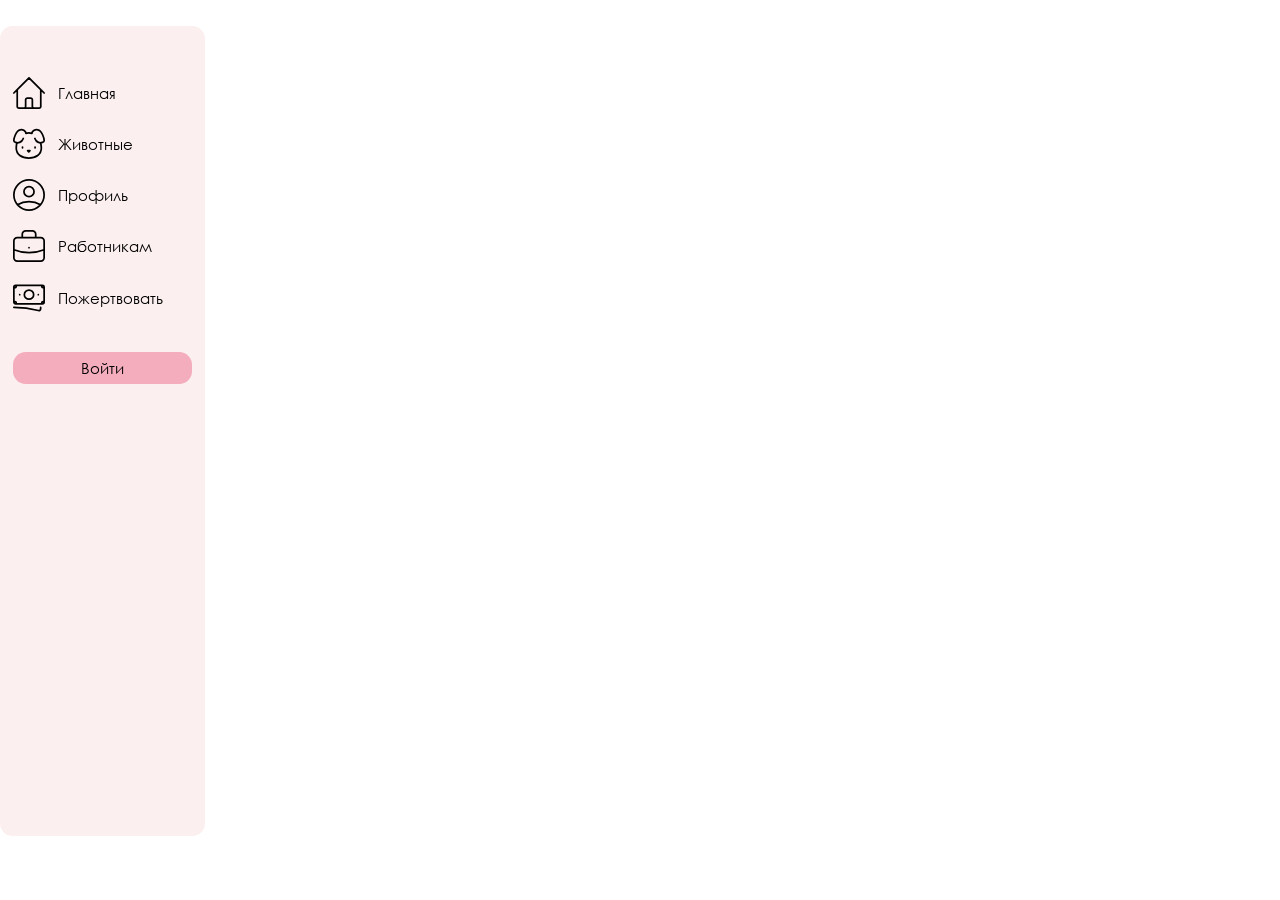
==== all_pets.html @ 500dd40e "initial: files and sidebar" ====
<!DOCTYPE html>
<html lang="en">
<head>
    <meta charset="UTF-8">
    <meta name="viewport" content="width=device-width, initial-scale=1.0">
    <link rel="icon" href="/src/images/promo_logo.png">
    <link rel="stylesheet" href="./src/styles/sidebar.css">
    <title>Буду рядом</title>
</head>
<body>
    <aside class="sidebar">
        <div class="nav-links">
            <div class="nav-link">
                <img src="/src/images/icons/home.svg" alt="">
                <p>Главная</p>
            </div>
            <div class="nav-link">
                <img src="/src/images/icons/pet.svg" alt="">
                <p>Животные</p>
            </div>
            <div class="nav-link">
                <img src="/src/images/icons/user.svg" alt="">
                <p>Профиль</p>
            </div>
            <div class="nav-link">
                <img src="/src/images/icons/worker.svg" alt="">
                <p>Работникам</p>
            </div>
            <div class="nav-link">
                <img src="/src/images/icons/money.svg" alt="">
                <p>Пожертвовать</p>
            </div>
        </div>
        <a href="./login.html" class="my-btn entry-btn">Войти</a>
    </aside>

</body>
</html>
---- src/styles/sidebar.css ----
:root{
    --beige: #FCEFEF;
    --pink: #F4ADBD;
    --light-blue: #5B86CB;
    --dark-blue: #3E5D93;
}
@font-face {
    font-family: 'gochi';
    src: url('../fonts/gochi-hand-cyrillic.otf');
}
@font-face {
    font-family: 'century';
    src: url('../fonts/centurygothic.ttf');
}
*{
    margin: 0;
    padding: 0;
    box-sizing: border-box;
    font-family: 'century';
}
body{
    display: flex;
    justify-content: space-between;
}
html,
body {
  overflow-x: hidden;
  max-width: 100vw;
  font-size: 2vw;
}
.sidebar{
    width: 16vw;
    flex-shrink: 0;
    position: fixed;
    height: 90vh;
    max-height: 90vh;
    z-index: 10;
    background-color: var(--beige);
    padding: 1vw;
    margin-top: 2vw;
    border-radius: 1vw;

    display: flex;
    flex-direction: column;
    gap: 3vw;
}
.content{
    flex: 1;
    padding-left: 18vw;
    z-index: 0;
}

.nav-links{
    display: flex;
    flex-direction: column;
    gap: 1.5vw;
    margin-top: 3vw;
}

.nav-link{
    display: flex;
    align-items: center;
    gap: 1vw;
    font-size: 0.6rem;
}
.nav-link img{
    width: 2.5vw;
    height: 2.5vw;
}
.my-btn{
    background-color: var(--pink);
    border-radius: 1vw;
    font-size: 0.6rem;
    max-width: 20vw;
    display: flex;
    align-items: center;
    justify-content: center;
    height: 2.5vw;
    padding: 0.5vw;
    color: black;
}
.entry-btn{
    text-decoration: none;
}
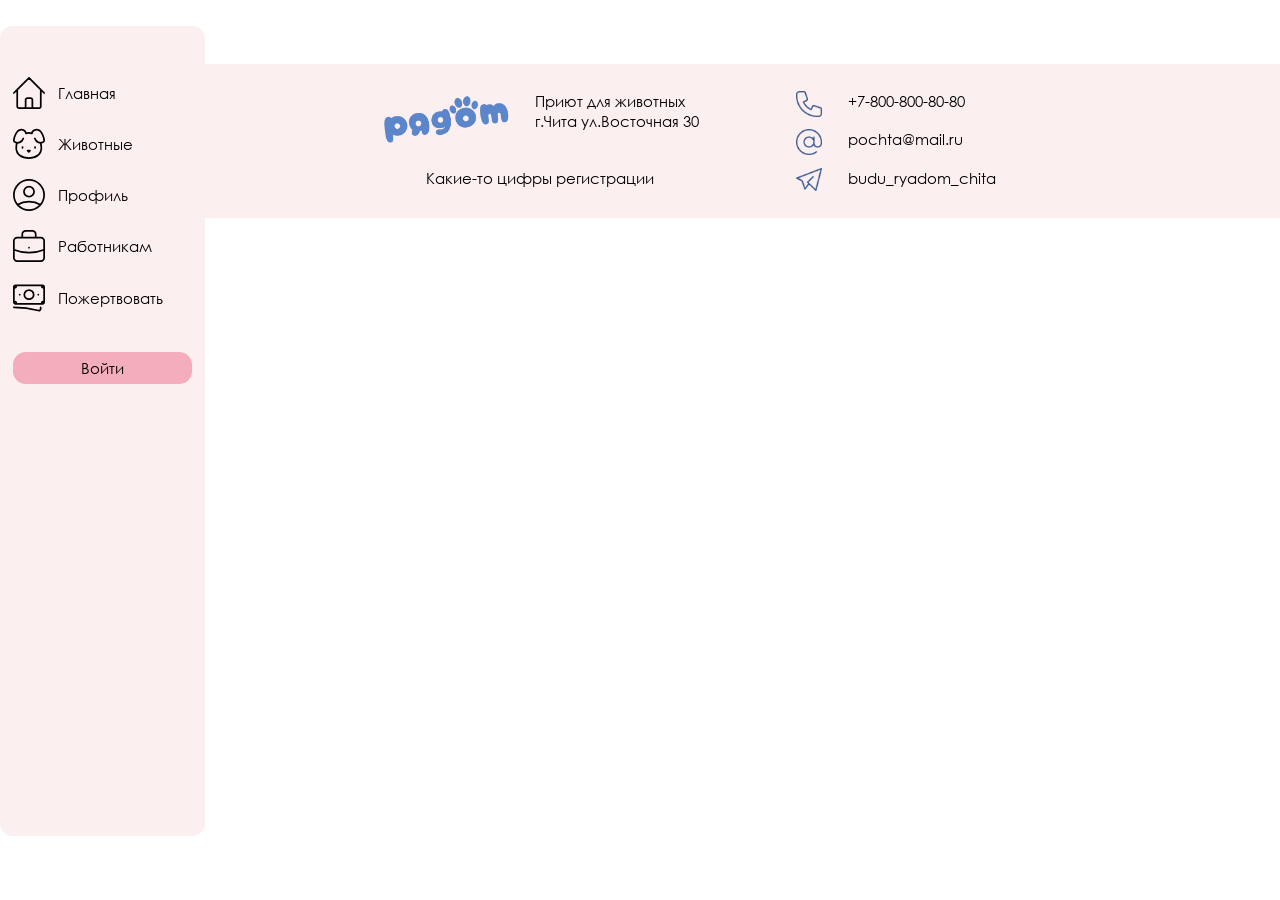
==== commit c3124f67: "главная+шаблоны остальных" ====
--- a/all_pets.html
+++ b/all_pets.html
@@ -3,11 +3,13 @@
 <head>
     <meta charset="UTF-8">
     <meta name="viewport" content="width=device-width, initial-scale=1.0">
+    <link rel="stylesheet" href="./src/styles/styles.css">
     <link rel="icon" href="/src/images/promo_logo.png">
-    <link rel="stylesheet" href="./src/styles/sidebar.css">
+    <link rel="stylesheet" href="./src/styles/main.css">
     <title>Буду рядом</title>
 </head>
 <body>
+    <div class="body">
     <aside class="sidebar">
         <div class="nav-links">
             <div class="nav-link">
@@ -34,5 +36,37 @@
         <a href="./login.html" class="my-btn entry-btn">Войти</a>
     </aside>
 
+    <main class="content">
+ 
+    </main>
+    </div>
+    <footer class="footer">
+        <div class="footer-wrapper">
+            <div class="footer-info">
+                <div class="footer-info-main">
+                    <img src="./src/images/logo.png" class="footer-logo">
+                    <div class="footer-info-data">
+                        <p>Приют для животных</p>
+                        <p>г.Чита ул.Восточная 30</p>
+                    </div>
+                </div>
+                <p>Какие-то цифры регистрации</p>
+            </div>
+            <div class="footer-contacts">
+                <div class="footer-contact">
+                    <img src="./src/images/icons/phone.png" class="contact-icon">
+                    <p>+7-800-800-80-80</p>
+                </div>
+                <div class="footer-contact">
+                    <img src="./src/images/icons/pochta.png" class="contact-icon">
+                    <p>pochta@mail.ru</p>
+                </div>
+                <div class="footer-contact">
+                    <img src="./src/images/icons/telega.png" class="contact-icon">
+                    <p>budu_ryadom_chita</p>
+                </div>
+            </div>
+        </div>
+    </footer>
 </body>
 </html>
--- a/src/styles/styles.css
+++ b/src/styles/styles.css
@@ -0,0 +1,177 @@
+/* ПРОМО БЛОК */
+.promo{
+    display: flex;
+    padding-left: 2vw;
+    padding-right: 3vw;
+}
+/* Часть слева */
+.promo-content{
+    width: 35vw;
+    font-size: 0.7rem;
+}
+.promo-logo{
+    width: 30vw;
+    margin-bottom: 1vw;
+}
+.promo-text{
+    display: flex;
+    align-items: center;
+    gap: 1vw;
+    width: 40vw;
+}
+.paw-img{
+    width: 5vw;
+    height: 5vw;
+}
+
+/* Карточки с данными */
+.promo-data{
+    display: flex;
+    align-items: center;
+    gap: 2vw;
+    width: 100%;
+}
+
+.promo-data-el{
+    background-color: var(--beige);
+    border-radius: 1vw;
+    padding: 0.5vw;
+    display: flex;
+    justify-content: center;
+    align-items: center;
+    flex-direction: column;
+    text-align: center;
+    width: 9vw;
+    max-width: 9vw;
+    height: 6vw;
+
+    margin-top: 2vw;
+}
+
+.promo-data-num{
+    font-family: 'gochi';
+    font-size: 1.2rem;
+    color: var(--dark-blue);
+}
+.promo-data-desc{
+    font-size: 0.5rem;
+    color: var(--dark-blue);
+}
+
+/* Часть справа */
+.promo-poster{
+    display: flex;
+    justify-content: center;
+    width: 40vw;
+}
+
+/* СЕКЦИЯ О НАС */
+.about{
+    display: flex;
+    /* justify-content: space-between; */
+    padding-left: 2vw;
+    gap: 5vw;
+}
+
+.about-content{
+    font-size: 0.7rem;
+    margin-top: 2vw;
+    width: 35vw;
+}
+
+#get-more{
+    margin-top: 2vw;
+    font-family: 'gochi';
+    font-size: 0.8rem;
+    color: var(--dark-blue);
+}
+.slide{
+    width: 35vw;
+    border-radius: 1vw;
+}
+
+/* КАРТОЧКИ С НОВОСТЯМИ */
+.news{
+    padding-left: 2vw;
+    margin-top: 2vw;
+}
+.news-container{
+    display: grid;
+    grid-template-columns: repeat(3, 1fr);
+    row-gap: 1vw;
+}
+.new-card{
+    font-size: 0.5rem;
+    background-color: var(--beige);
+    padding: 1vw;
+    width: 25vw;
+    display: flex;
+    flex-direction: column;
+    gap: 1vw;
+    border-radius: 1vw;
+}
+.new-card h3{
+    color: var(--dark-blue);
+    font-size: 0.7rem;
+}
+.new-card-photos{
+    display: flex;
+    gap: 1vw;
+}
+.new-card-photos img{
+    width: 10vw;
+    border-radius: 0.5vw;
+}
+
+.new-card-date{
+    text-align: right;
+}
+
+/* СЕКЦИЯ НАЙДИ ДРУГА */
+.find{
+    display: flex;
+    align-items: center;
+    gap: 2vw;
+}
+.find-img{
+    width: 30vw;
+}
+.find-content p{
+    font-size: 0.6rem;
+    width: 40vw;
+    margin-bottom: 2vw;
+}
+
+/* СЕКЦИЯ ПОЖЕРТВОВАТЬ */
+.donate{
+   padding-left: 4vw;
+}
+.donate-wrapper{
+    display: flex;
+    gap: 2vw;
+}
+.donate-form{
+    display: flex;
+    flex-direction: column;
+    gap: 2vw;
+    width: 30vw;
+}
+.donate-send{
+    display: flex;
+    flex-direction: column;
+    width: 30vw;
+}
+.donate-banks{
+    display: flex;
+    gap: 1vw;
+    margin-bottom: 2vw;
+}
+.bank{
+    width: 4vw;
+}
+.donate-btn{
+    width: 15vw; 
+}
+.text-input{
+    height: 8vw !important;
+}
--- a/src/styles/main.css
+++ b/src/styles/main.css
@@ -0,0 +1,157 @@
+:root{
+    --beige: #FCEFEF;
+    --pink: #F4ADBD;
+    --light-blue: #5B86CB;
+    --dark-blue: #3E5D93;
+}
+@font-face {
+    font-family: 'gochi';
+    src: url('../fonts/gochi-hand-cyrillic.otf');
+}
+@font-face {
+    font-family: 'century';
+    src: url('../fonts/centurygothic.ttf');
+}
+*{
+    margin: 0;
+    padding: 0;
+    box-sizing: border-box;
+    font-family: 'century';
+}
+.body{
+    display: flex;
+    justify-content: space-between;
+}
+html,
+body {
+  overflow-x: hidden;
+  max-width: 100vw;
+  font-size: 2vw;
+}
+h2{
+    font-family: 'gochi';
+    font-size: 1.5rem;
+    color: var(--dark-blue);
+    margin-bottom: 1vw;
+}
+/* САЙДБАР */
+.sidebar{
+    width: 16vw;
+    flex-shrink: 0;
+    position: fixed;
+    height: 90vh;
+    max-height: 90vh;
+    z-index: 10;
+    background-color: var(--beige);
+    padding: 1vw;
+    margin-top: 2vw;
+    border-radius: 1vw;
+
+    display: flex;
+    flex-direction: column;
+    gap: 3vw;
+}
+.content{
+    flex: 1;
+    padding-left: 18vw;
+    z-index: 0;
+}
+
+.nav-links{
+    display: flex;
+    flex-direction: column;
+    gap: 1.5vw;
+    margin-top: 3vw;
+}
+
+.nav-link{
+    display: flex;
+    align-items: center;
+    gap: 1vw;
+    font-size: 0.6rem;
+}
+.nav-link img{
+    width: 2.5vw;
+    height: 2.5vw;
+}
+
+/* ОБЩИЕ СТИЛИ КНОПОК */
+.my-btn{
+    background-color: var(--pink);
+    border-radius: 1vw;
+    border: none;
+    font-size: 0.6rem;
+    max-width: 20vw;
+    display: flex;
+    align-items: center;
+    justify-content: center;
+    height: 2.5vw;
+    padding: 0.5vw;
+    padding-left: 2vw;
+    padding-right: 2vw;
+    color: black;
+    cursor: pointer;
+}
+.entry-btn{
+    text-decoration: none;
+}
+/* ОБЩИЕ СТИЛИ ПОЛЕЙ */
+.my-input{
+    max-width: 30vw;
+    height: 3vw;
+    border-radius: 1vw;
+    border: none;
+    padding: 1vw;
+    background-color: var(--beige);
+    font-family: 'century';
+    font-size: 0.4rem;
+}
+
+/* ФУТЕР */
+.footer{
+    display: flex;
+    justify-content: center;
+    align-items: center;
+    background-color: var(--beige);
+    height: 12vw;
+    margin-top: 5vw;
+}
+.footer-wrapper{
+    display: flex;
+    justify-content: center;
+    width: 80vw;
+}  
+.footer-info{
+    width: 40vw;
+    display: flex;
+    flex-direction: column;
+    align-items: center;
+    gap: 2vw;
+    font-size: 0.6rem;
+} 
+.footer-info-main{
+    display: flex;
+    gap: 2vw;
+}
+.footer-info-data{
+    display: flex;
+    flex-direction: column;
+}
+.footer-logo{
+    width: 10vw;
+}
+
+/* правая часть */
+.footer-contacts{
+    display: flex;
+    flex-direction: column;
+    gap: 1vw;
+}
+.footer-contact{
+    display: flex;
+    font-size: 0.6rem;
+    gap: 2vw;
+}
+.contact-icon{
+    width: 2vw;
+}
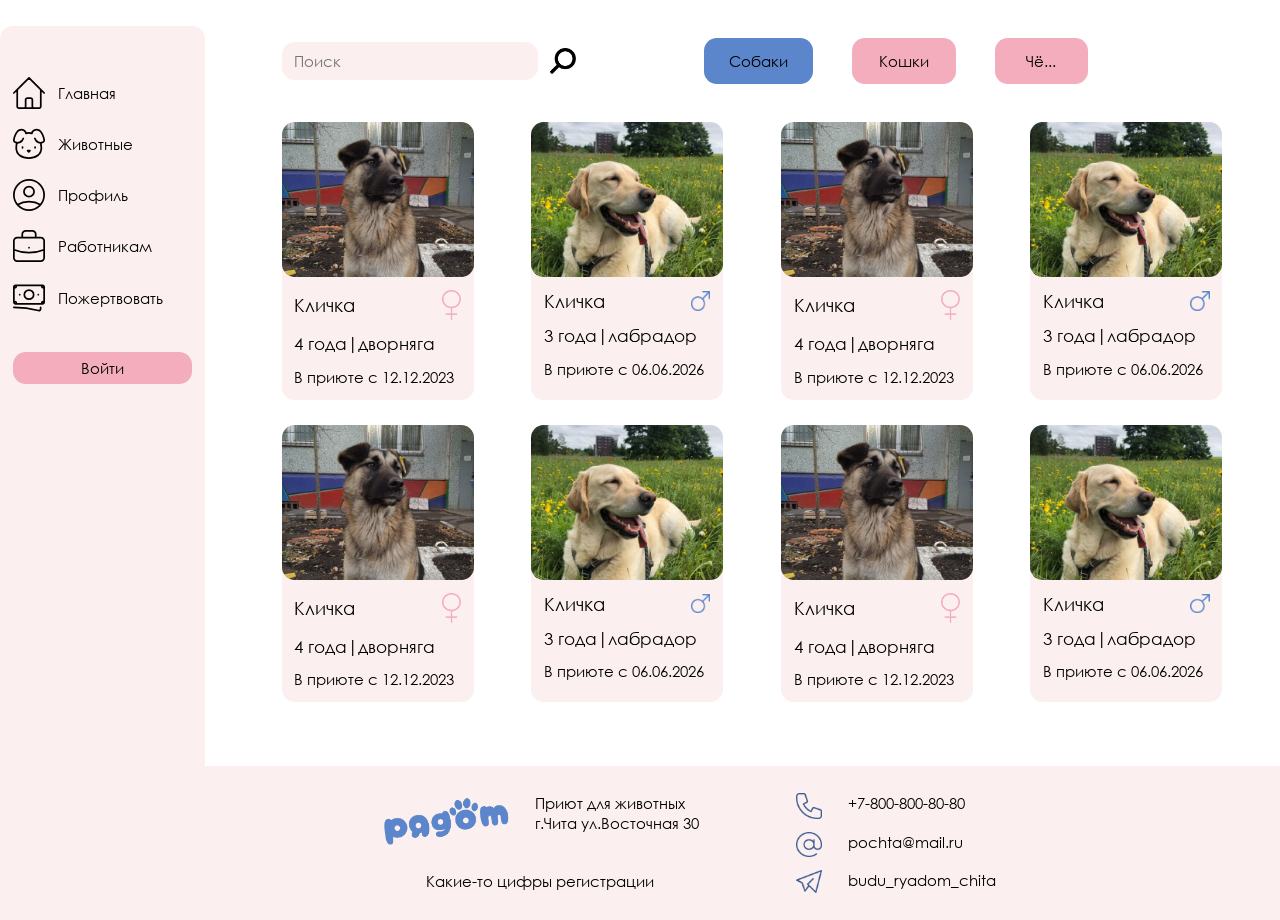
==== commit b1f51986: "все страницы на комп без ничего" ====
--- a/all_pets.html
+++ b/all_pets.html
@@ -3,7 +3,7 @@
 <head>
     <meta charset="UTF-8">
     <meta name="viewport" content="width=device-width, initial-scale=1.0">
-    <link rel="stylesheet" href="./src/styles/styles.css">
+    <link rel="stylesheet" href="./src/styles/pets.css">
     <link rel="icon" href="/src/images/promo_logo.png">
     <link rel="stylesheet" href="./src/styles/main.css">
     <title>Буду рядом</title>
@@ -37,9 +37,112 @@
     </aside>
 
     <main class="content">
- 
+        <section class="search-line">
+            <div class="search-input">
+                <input type="search" placeholder="Поиск" class="my-input">
+                <img class="search-btn" src="./src/images/icons/search.png">
+            </div>
+            <div class="filters">
+                <div class="filter active">Собаки</div>
+                <div class="filter">Кошки</div>
+                <div class="filter">Чё...</div>
+            </div>
+        </section>
+
+        <section class="pets-cards">
+            <div class="pet-card">
+                <img src="./src/images/photos/card1.png" class="card-img">
+                <div class="card-content">
+                    <div class="card-name-gender">
+                        <p>Кличка</p>
+                        <img class="gender-icon" src="./src/images/icons/female.png">
+                    </div>
+                    <div class="card-pet-info">4 года|дворняга</div>
+                    <div class="card-date">В приюте с 12.12.2023</div>
+                </div>
+            </div>
+            <div class="pet-card">
+                <img src="./src/images/photos/card2.png" class="card-img">
+                <div class="card-content">
+                    <div class="card-name-gender">
+                        <p>Кличка</p>
+                        <img class="gender-icon" src="./src/images/icons/male.png">
+                    </div>
+                    <div class="card-pet-info">3 года|лабрадор</div>
+                    <div class="card-date">В приюте с 06.06.2026</div>
+                </div>
+            </div>
+            <div class="pet-card">
+                <img src="./src/images/photos/card1.png" class="card-img">
+                <div class="card-content">
+                    <div class="card-name-gender">
+                        <p>Кличка</p>
+                        <img class="gender-icon" src="./src/images/icons/female.png">
+                    </div>
+                    <div class="card-pet-info">4 года|дворняга</div>
+                    <div class="card-date">В приюте с 12.12.2023</div>
+                </div>
+            </div>
+            <div class="pet-card">
+                <img src="./src/images/photos/card2.png" class="card-img">
+                <div class="card-content">
+                    <div class="card-name-gender">
+                        <p>Кличка</p>
+                        <img class="gender-icon" src="./src/images/icons/male.png">
+                    </div>
+                    <div class="card-pet-info">3 года|лабрадор</div>
+                    <div class="card-date">В приюте с 06.06.2026</div>
+                </div>
+            </div>
+            <div class="pet-card">
+                <img src="./src/images/photos/card1.png" class="card-img">
+                <div class="card-content">
+                    <div class="card-name-gender">
+                        <p>Кличка</p>
+                        <img class="gender-icon" src="./src/images/icons/female.png">
+                    </div>
+                    <div class="card-pet-info">4 года|дворняга</div>
+                    <div class="card-date">В приюте с 12.12.2023</div>
+                </div>
+            </div>
+            <div class="pet-card">
+                <img src="./src/images/photos/card2.png" class="card-img">
+                <div class="card-content">
+                    <div class="card-name-gender">
+                        <p>Кличка</p>
+                        <img class="gender-icon" src="./src/images/icons/male.png">
+                    </div>
+                    <div class="card-pet-info">3 года|лабрадор</div>
+                    <div class="card-date">В приюте с 06.06.2026</div>
+                </div>
+            </div>
+            <div class="pet-card">
+                <img src="./src/images/photos/card1.png" class="card-img">
+                <div class="card-content">
+                    <div class="card-name-gender">
+                        <p>Кличка</p>
+                        <img class="gender-icon" src="./src/images/icons/female.png">
+                    </div>
+                    <div class="card-pet-info">4 года|дворняга</div>
+                    <div class="card-date">В приюте с 12.12.2023</div>
+                </div>
+            </div>
+            <div class="pet-card">
+                <img src="./src/images/photos/card2.png" class="card-img">
+                <div class="card-content">
+                    <div class="card-name-gender">
+                        <p>Кличка</p>
+                        <img class="gender-icon" src="./src/images/icons/male.png">
+                    </div>
+                    <div class="card-pet-info">3 года|лабрадор</div>
+                    <div class="card-date">В приюте с 06.06.2026</div>
+                </div>
+            </div>
+
+        </section>
     </main>
     </div>
+
     <footer class="footer">
         <div class="footer-wrapper">
             <div class="footer-info">
--- a/src/styles/pets.css
+++ b/src/styles/pets.css
@@ -0,0 +1,93 @@
+.search-line{
+    display: flex;
+    align-items: center;
+    justify-content: space-between;
+    gap: 10vw;
+    width: 10vw;
+    margin-top: 3vw;
+    padding-left: 4vw;
+}
+
+.search-input{
+    display: flex;
+    align-items: center;
+    width: 40vw;
+    gap: 1vw;
+}
+.search-input input{
+    width: 20vw;
+    font-size: 0.6rem;
+}
+.search-btn{
+    width: 2vw;
+    height: 2vw;
+}
+
+.filters{
+    display: flex;
+    width: 30vw;
+    justify-content: space-between;
+    gap: 3vw;
+}
+.filter{
+    display: flex;
+    justify-content: center;
+    align-items: center;
+    font-size: 0.6rem;
+    min-width: 6vw;
+    max-width: 10vw;
+    background-color: var(--pink);
+    padding: 1vw 3vw 1vw 3vw;
+    border-radius: 1vw;
+    cursor: pointer;
+}
+.filter.active{
+    background-color: var(--light-blue);
+}
+
+/* сетка карточек */
+.pets-cards{
+    display: grid;
+    grid-template-columns: repeat(4, 1fr);
+    margin-top: 3vw;
+    padding-left: 4vw; 
+    row-gap: 2vw; 
+}
+
+/* карточка */
+.pet-card{
+    display: flex;
+    flex-direction: column;
+    border-radius: 1vw;
+    background-color: var(--beige);
+    width: 15vw; 
+    cursor: pointer;    
+}
+.card-content{
+    display: flex;
+    flex-direction: column;
+    gap: 1vw;
+    padding-left: 1vw;
+    padding: 1vw;
+}
+.card-img{
+    width: 15vw;
+    border-radius: 1vw;
+}
+.card-name-gender{
+    display: flex;
+    justify-content: space-between;
+    align-items: center;
+    font-size: 0.7rem;     
+}
+.gender-icon {
+    width: 1.5vw;
+    height: auto;
+}
+
+.card-pet-info{
+    font-size: 0.65rem;
+}
+.card-date{
+    font-size: 0.6rem;
+}
--- a/src/styles/main.css
+++ b/src/styles/main.css
@@ -105,6 +105,7 @@
     background-color: var(--beige);
     font-family: 'century';
     font-size: 0.4rem;
+    color: black;
 }
 
 /* ФУТЕР */
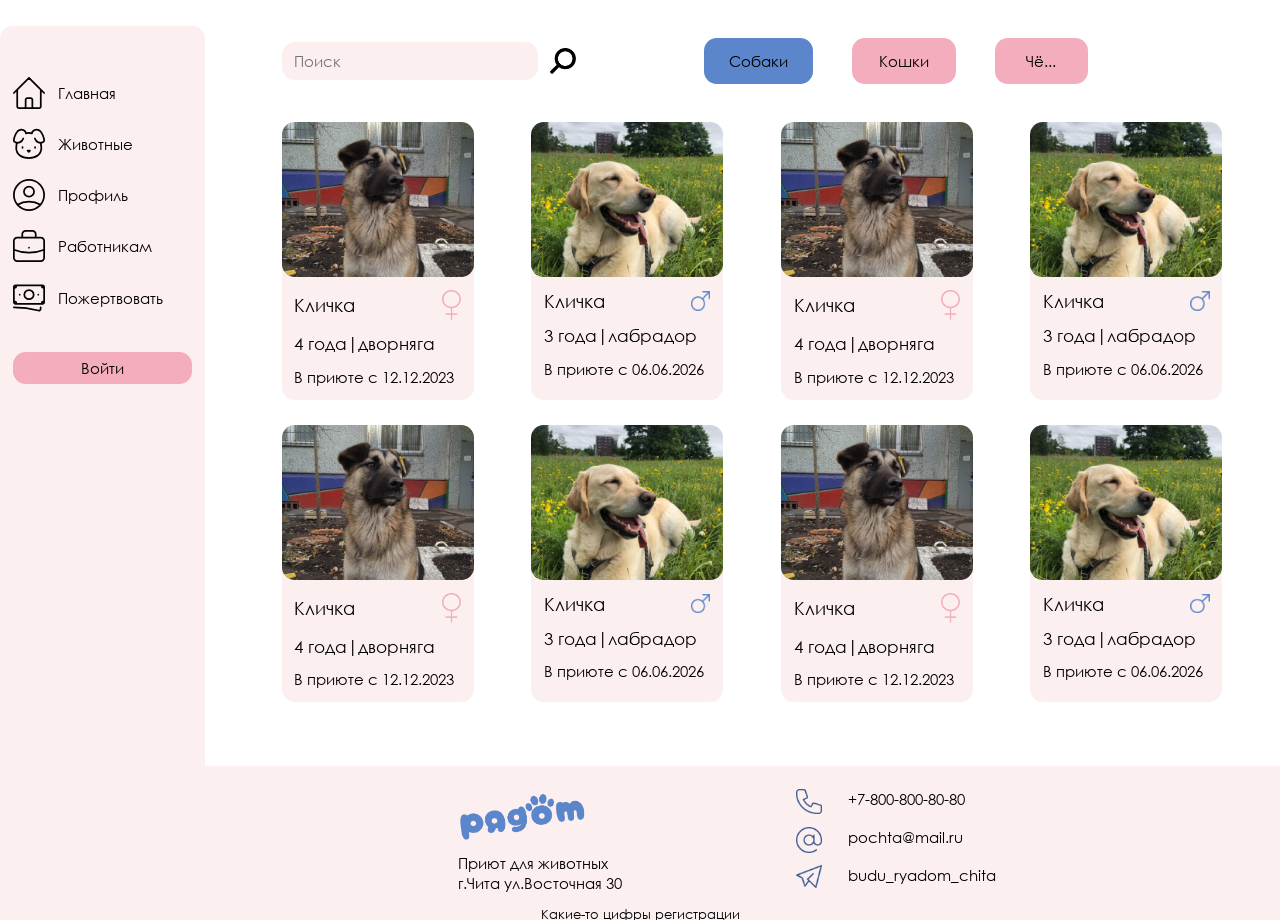
==== commit 7668c3ea: "мобильный адаптив" ====
--- a/all_pets.html
+++ b/all_pets.html
@@ -14,27 +14,36 @@
         <div class="nav-links">
             <div class="nav-link">
                 <img src="/src/images/icons/home.svg" alt="">
-                <p>Главная</p>
+                <a href="./index.html">Главная</a>
             </div>
             <div class="nav-link">
                 <img src="/src/images/icons/pet.svg" alt="">
-                <p>Животные</p>
+                <a href="./all_pets.html">Животные</a>
             </div>
             <div class="nav-link">
                 <img src="/src/images/icons/user.svg" alt="">
-                <p>Профиль</p>
+                <a href="./profile.html">Профиль</a>
             </div>
             <div class="nav-link">
                 <img src="/src/images/icons/worker.svg" alt="">
-                <p>Работникам</p>
+                <a href="./worker_page.html">Работникам</a>
             </div>
             <div class="nav-link">
                 <img src="/src/images/icons/money.svg" alt="">
-                <p>Пожертвовать</p>
+                <a href="./index.html#donate">Пожертвовать</a>
             </div>
         </div>
         <a href="./login.html" class="my-btn entry-btn">Войти</a>
     </aside>
+
+    <div class="mobile-header">
+        <img src="./src/images/logo.png" class="mobile-logo">
+        <div class="mobile-search-input">
+            <input type="search" placeholder="Поиск" class="my-input">
+            <img class="search-btn" src="./src/images/icons/search.png">
+        </div>
+        <img src="./src/images/icons/menu.png" class="burger" id="burger">
+    </div>
 
     <main class="content">
         <section class="search-line">
@@ -153,7 +162,7 @@
                         <p>г.Чита ул.Восточная 30</p>
                     </div>
                 </div>
-                <p>Какие-то цифры регистрации</p>
+                
             </div>
             <div class="footer-contacts">
                 <div class="footer-contact">
@@ -170,6 +179,7 @@
                 </div>
             </div>
         </div>
+        <p class="footer-number">Какие-то цифры регистрации</p>
     </footer>
 </body>
 </html>
--- a/src/styles/pets.css
+++ b/src/styles/pets.css
@@ -35,7 +35,7 @@
     align-items: center;
     font-size: 0.6rem;
     min-width: 6vw;
-    max-width: 10vw;
+    max-width: 40vw;
     background-color: var(--pink);
     padding: 1vw 3vw 1vw 3vw;
     border-radius: 1vw;
@@ -90,4 +90,88 @@
 }
 .card-date{
     font-size: 0.6rem;
+}
+
+
+.mobile-search-input{
+    display: none;
+}
+
+@media (max-width: 768px) {
+    .mobile-search-input{
+        display: block;
+    }
+    .mobile-search-input input{
+        width: 60vw;
+        border-radius: 3vw;
+        height: 8vw;
+        font-size: 1.7rem;
+        padding: 2vw;
+    }
+    .search-input{
+        display: none;
+    }
+    .search-btn{
+        display: none;
+    }
+    .mobile-logo{
+        display: none;
+    }
+
+
+    .search-line{
+        display: flex;
+        width: 100vw;
+    }
+    .filters{
+        width: 90vw;
+        display: flex;
+        justify-content: space-around;
+    }
+    .filter{
+        width: 60vw !important;
+        height: 7vw;
+        font-size: 1.5rem;
+        border-radius: 2vw;
+    }
+
+    .pets-cards{
+        display: flex;
+        flex-direction: column;
+        gap: 5vw;   
+        margin-top: 7vw;
+    }
+
+    .pet-card{
+        display: flex;
+        gap: 3vw;
+        flex-direction: row !important;
+        width: 80vw;
+        height: 30vw;   
+        border-radius: 3vw;
+    }
+    .card-img{
+        width: 35vw;
+        border-radius: 3vw;
+
+    }
+    .card-content{
+        padding: 2vw;
+        gap: 2vw;
+    }
+    .card-name-gender{
+        display: flex;
+        width: 35vw;
+        font-size: 2rem;
+        justify-content: space-between;
+    }
+    .gender-icon{
+        width: 4vw;
+    }
+    .card-pet-info{
+        font-size: 1.7rem;
+    }
+    .card-date{
+        font-size: 1.6rem;
+    }
 }
--- a/src/styles/main.css
+++ b/src/styles/main.css
@@ -51,6 +51,7 @@
     flex-direction: column;
     gap: 3vw;
 }
+
 .content{
     flex: 1;
     padding-left: 18vw;
@@ -69,6 +70,10 @@
     align-items: center;
     gap: 1vw;
     font-size: 0.6rem;
+}
+.nav-link a{
+    text-decoration: none;
+    color: black;
 }
 .nav-link img{
     width: 2.5vw;
@@ -97,7 +102,7 @@
 }
 /* ОБЩИЕ СТИЛИ ПОЛЕЙ */
 .my-input{
-    max-width: 30vw;
+    max-width: 50vw;
     height: 3vw;
     border-radius: 1vw;
     border: none;
@@ -155,4 +160,174 @@
 }
 .contact-icon{
     width: 2vw;
-}+}
+/* адаптив для футера */
+@media (max-width: 768px) {
+    .footer-info{
+        font-size: 1.4rem;
+        width: 50vw;
+    }
+    .footer-info-main{
+        display: flex;
+        flex-direction: column;
+    }
+    .footer-contacts{
+        width: 50vw; 
+    }
+    .footer-contact{
+        font-size: 1.4rem; 
+    }
+    .contact-icon{
+        width: 5vw;
+    }
+    .footer-logo{
+        width: 25vw;
+    }
+    .footer{
+        width: 100%;
+        display: flex;
+        flex-direction: column;
+        gap: 3vw;
+        height: 30vw;   
+    }
+}
+@media (min-width: 768px) {
+    .footer{
+        display: flex;
+        flex-direction: column;
+        align-items: center;
+        justify-content: center;
+        padding-top: 2vw;
+    }
+    .footer-number{
+        font-size: 0.5rem;
+        margin-top: 1vw;
+    }
+    .footer-info-main{
+        display: flex;
+        flex-direction: column;
+        gap: 1vw;
+        font-size: 0.6rem;
+    }
+}
+
+
+
+
+.mobile-header{
+    display: none;
+    justify-content: space-between;
+    align-items: center;
+    padding: 3vw;
+    padding-left: 5vw;
+    padding-right: 7vw;
+}
+.mobile-logo{
+    width: 35vw;
+    transform: rotate(6deg);
+}
+.burger{
+    width: 8vw;
+}
+.mobile-promo{
+    display: none;
+    flex-direction: column;
+    justify-content: center;
+    align-items: center;
+}
+.mobile-promo-data{
+    display: none;
+}
+@media (max-width: 768px) {
+    /* основные */
+    .my-btn{
+        min-width: 15vw;
+        max-width: 65vw !important;
+        height: 5vw;
+        font-size: 1.5rem;
+        border-radius: 2vw;
+    }
+    .my-input{
+        max-width: 80vw !important;
+        width: 30vw;
+    }
+    .body{
+        display: block;
+    }
+    .main-wrapper{
+        padding-left: 0 !important;
+    }
+    .sidebar{
+        display: none;
+        width: 0vw;
+    }
+    .content{
+        padding-left: 0vw !important;
+        width: 100%;
+    }
+    .mobile-header{
+        display: flex;
+    }
+    .paw-img{
+        display: none;
+    }
+    .promo{
+        display: none;
+    }
+    
+    /* промо-блок */
+    .mobile-promo{
+        display: flex;
+        flex-direction: column;
+    }
+    .mobile-promo-poster img{
+        width: 50vw;
+    }
+    .promo-logo{
+        width: 45vw;
+        z-index: 0;
+    }
+    .mobile-promo-main{
+        width: 45vw;
+    }
+    .mobile-promo-text{
+        font-size: 1.5rem;
+        width: 50vw;
+        z-index: 10;
+        padding-left: 2vw;
+    }
+    .mobile-promo-content{
+        display: flex;
+        width: 100vw;
+    }
+    /* карточки с цифрами */
+    .mobile-promo-data{
+        display: flex;
+        justify-content: center;
+        gap: 3vw;
+        width: 100%;
+        margin-bottom: 2vw;
+    }
+    .mobile-promo-data-el{
+        width: 28vw;
+        height: 20vw;
+        background-color: var(--beige);
+        padding: 2vw;
+        border-radius: 3vw;
+        color: var(--dark-blue);
+
+        display: flex;
+        justify-content: center;
+        align-items: center;
+        flex-direction: column;
+        text-align: center;
+    }
+    .mobile-promo-num{
+        font-size: 3.5rem;
+        font-family: 'gochi';
+    }
+    .mobile-promo-desc{
+        font-size: 1.5rem;
+    }
+}
+
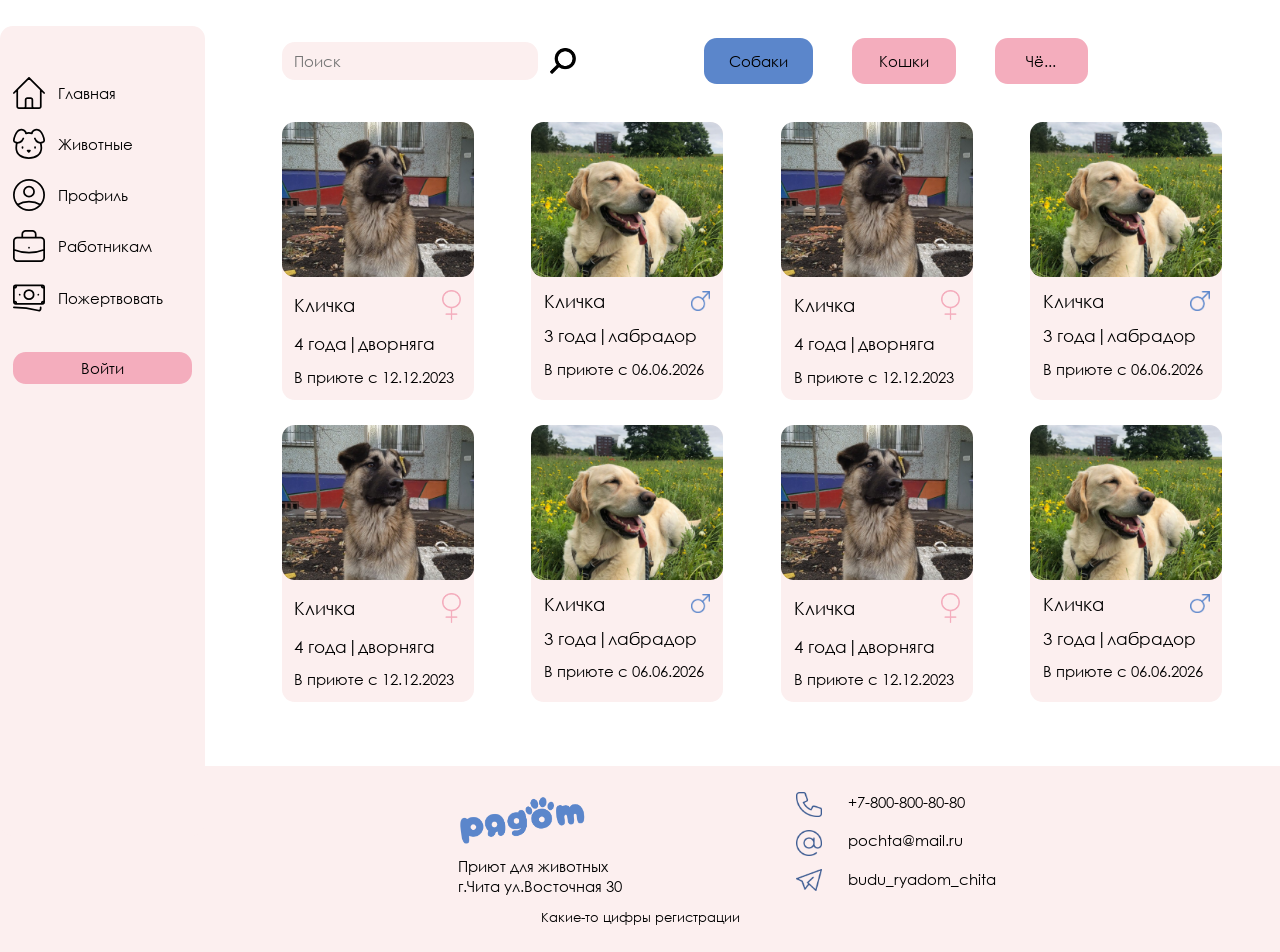
==== commit 6ff9642d: "сухой: планшетка, бургер и всё такое" ====
--- a/all_pets.html
+++ b/all_pets.html
@@ -42,7 +42,35 @@
             <input type="search" placeholder="Поиск" class="my-input">
             <img class="search-btn" src="./src/images/icons/search.png">
         </div>
-        <img src="./src/images/icons/menu.png" class="burger" id="burger">
+        <img class="burger" id="burger-btn" src="./src/images/icons/menu.png">
+    </div>
+
+    <div id="burger-menu" class="burger-menu">
+        <div class="burger-header">
+            <img class="burger" id="close-btn" src="./src/images/icons/close.png">
+        </div>
+        <div class="nav-links">
+            <div class="nav-link">
+                <img class="nav-icon" src="/src/images/icons/home.svg" alt="">
+                <a href="./index.html">Главная</a>
+            </div>
+            <div class="nav-link">
+                <img class="nav-icon" src="/src/images/icons/pet.svg" alt="">
+                <a href="./all_pets.html">Животные</a>
+            </div>
+            <div class="nav-link">
+                <img class="nav-icon" src="/src/images/icons/user.svg" alt="">
+                <a href="./profile.html">Профиль</a>
+            </div>
+            <div class="nav-link">
+                <img class="nav-icon" src="/src/images/icons/worker.svg" alt="">
+                <a href="./worker_page.html">Работникам</a>
+            </div>
+            <div class="nav-link">
+                <img class="nav-icon" src="/src/images/icons/money.svg" alt="">
+                <a href="#donate">Пожертвовать</a>
+            </div>
+        </div>
     </div>
 
     <main class="content">
@@ -181,5 +209,7 @@
         </div>
         <p class="footer-number">Какие-то цифры регистрации</p>
     </footer>
+
+    <script src="./src/script.js" defer></script>
 </body>
 </html>
--- a/src/styles/pets.css
+++ b/src/styles/pets.css
@@ -97,7 +97,13 @@
     display: none;
 }
 
-@media (max-width: 768px) {
+@media (max-width: 767px) {
+    .body{
+        padding-top: 5vw;
+    }
+    .content{
+        padding-top: 5vw;
+    }
     .mobile-search-input{
         display: block;
     }
@@ -174,4 +180,94 @@
     .card-date{
         font-size: 1.6rem;
     }
+}
+
+@media (min-width: 768px) and (max-width: 1023px) {
+    .body{
+        padding-top: 5vw;
+    }
+    .content{
+        padding-top: 5vw;
+    }
+    .mobile-search-input{
+        display: block;
+    }
+    .mobile-search-input input{
+        width: 60vw;
+        border-radius: 3vw;
+        height: 8vw;
+        font-size: 1.7rem;
+        padding: 2vw;
+    }
+    .search-input{
+        display: none;
+    }
+    .search-btn{
+        display: none;
+    }
+    .mobile-logo{
+        display: none;
+    }
+
+
+    .search-line{
+        display: flex;
+        width: 100vw;
+    }
+    .filters{
+        width: 90vw;
+        display: flex;
+        justify-content: space-around;
+    }
+    .filter{
+        width: 60vw !important;
+        height: 7vw;
+        font-size: 1.5rem;
+        border-radius: 2vw;
+    }
+
+    .pets-cards{
+        display: grid;
+        grid-template-columns: repeat(2, 1fr);
+        width: 80vw;
+        gap: 5vw;   
+        margin-top: 7vw;
+    }
+
+    .pet-card{
+        display: flex;
+        flex-direction: column;
+        border-radius: 1vw;
+        background-color: var(--beige);
+        width: 40vw; 
+        height: 60vw;
+        cursor: pointer;    
+    }
+    .card-content{
+        display: flex;
+        flex-direction: column;
+        gap: 2vw;
+        padding: 3vw;
+    }
+    .card-img{
+        width: 40vw;
+        border-radius: 1vw;
+    }
+    .card-name-gender{
+        display: flex;
+        justify-content: space-between;
+        align-items: center;
+        font-size: 1.7rem;     
+    }
+    .gender-icon {
+        width: 3.5vw;
+        height: auto;
+    }
+
+    .card-pet-info{
+        font-size: 1.4rem;
+    }
+    .card-date{
+        font-size: 1.4rem;
+    }
 }
--- a/src/styles/main.css
+++ b/src/styles/main.css
@@ -22,11 +22,23 @@
     display: flex;
     justify-content: space-between;
 }
+.body {
+    overflow-y: visible !important;
+    height: auto !important;
+    min-height: auto !important;
+}
 html,
 body {
   overflow-x: hidden;
   max-width: 100vw;
   font-size: 2vw;
+}
+.sidebar,
+.burger-menu,
+.content,
+.main-wrapper {
+    overflow-y: visible !important;
+    overflow: visible !important;
 }
 h2{
     font-family: 'gochi';
@@ -50,6 +62,7 @@
     display: flex;
     flex-direction: column;
     gap: 3vw;
+
 }
 
 .content{
@@ -86,7 +99,7 @@
     border-radius: 1vw;
     border: none;
     font-size: 0.6rem;
-    max-width: 20vw;
+    max-width: 40vw;
     display: flex;
     align-items: center;
     justify-content: center;
@@ -119,8 +132,11 @@
     justify-content: center;
     align-items: center;
     background-color: var(--beige);
-    height: 12vw;
     margin-top: 5vw;
+    padding-bottom: 2vw;
+
+    min-height: 12vw;  /* было height: 12vw — меняем на min-height */
+    height: auto;
 }
 .footer-wrapper{
     display: flex;
@@ -162,7 +178,7 @@
     width: 2vw;
 }
 /* адаптив для футера */
-@media (max-width: 768px) {
+@media (max-width: 767px) {
     .footer-info{
         font-size: 1.4rem;
         width: 50vw;
@@ -191,7 +207,7 @@
         height: 30vw;   
     }
 }
-@media (min-width: 768px) {
+@media (min-width: 1024px) {
     .footer{
         display: flex;
         flex-direction: column;
@@ -210,15 +226,50 @@
         font-size: 0.6rem;
     }
 }
-
-
-
+@media (min-width: 768px) and (max-width: 1023px){
+     .footer-info{
+        font-size: 1.2rem;
+        width: 50vw;
+    }
+    .footer-info-main{
+        display: flex;
+        flex-direction: column;
+    }
+    .footer-contacts{
+        width: 50vw; 
+        display: flex;
+        flex-direction: column;
+        justify-content: center;
+    }
+    .footer-contact{
+        font-size: 1rem; 
+    }
+    .contact-icon{
+        width: 3vw;
+    }
+    .footer-logo{
+        width: 20vw;
+    }
+    .footer{
+        width: 100%;
+        display: flex;
+        flex-direction: column;
+        gap: 1vw;
+        height: 25vw;   
+        padding-top: 2vw;
+        justify-content: center;
+    }
+    .footer-number{
+        font-size: 1rem;
+        margin-top: 1vw;
+    }
+}
 
 .mobile-header{
     display: none;
     justify-content: space-between;
     align-items: center;
-    padding: 3vw;
+    padding: 1vw;
     padding-left: 5vw;
     padding-right: 7vw;
 }
@@ -238,7 +289,38 @@
 .mobile-promo-data{
     display: none;
 }
-@media (max-width: 768px) {
+
+@media (min-width: 768px) and (max-width: 1023px) {
+    .sidebar{
+        display: none;
+    }
+    .mobile-header{
+        display: flex;
+    }
+    .mobile-logo{
+        width: 20vw;
+    }
+    .burger{
+        width: 5vw;
+    }
+    .body{
+        display: block;
+    }
+    .main-wrapper{
+        padding-left: 0 !important;
+    }
+    .sidebar{
+        display: none;
+        width: 0vw;
+    }
+    .content{
+        padding-left: 2vw !important;
+        width: 100%;
+    }
+
+}
+
+@media (max-width: 767px) {
     /* основные */
     .my-btn{
         min-width: 15vw;
@@ -331,3 +413,89 @@
     }
 }
 
+/* БУРГЕР */
+.burger-menu{
+    display: none;
+    position: absolute;
+    top: 0;
+    left: 0;
+    width: 100%;
+    height: 100vh;
+    background-color: var(--beige);
+
+    flex-direction: column;
+}
+.burger-menu.active{
+    display: flex;
+}
+.burger-header{
+    display: flex;
+    justify-content: flex-end;
+    padding: 2vw;
+}
+#close-btn{
+    width: 7vw;
+    margin-right: 4vw;
+    margin-top: 2vw;
+}
+
+@media (max-width: 767px) {
+    .nav-links{
+        display: flex;
+        flex-direction: column;
+        margin-top: 10vw;
+        gap: 10vw !important;
+    }
+    .nav-link{
+        padding-left: 5vw !important;
+        gap: 5vw;
+    }
+    .nav-icon{
+        width: 10vw !important;
+        height: 10vw !important;
+        object-fit: contain; 
+    }
+    .nav-link a{
+        font-size: 4rem;
+    }
+}
+
+@media (min-width: 768px) and (max-width: 1023px) {
+    .burger-menu{
+        display: none;
+        position: absolute;
+        top: 0;
+        left: auto;
+        right: 0 !important;
+        width: 50vw;
+        height: 100vh;
+        background-color: var(--beige);
+
+        flex-direction: column;
+    }
+
+     .nav-links{
+        display: flex;
+        flex-direction: column;
+        margin-top: 10vw;
+        gap: 5vw !important;
+    }
+    .nav-link{
+        padding-left: 5vw !important;
+        gap: 3vw;
+    }
+    .nav-icon{
+        width: 5vw !important;
+        height: 5vw !important;
+        object-fit: contain; 
+    }
+    .nav-link a{
+        font-size: 1.8rem;
+    }
+    #close-btn{
+        width: 5vw;
+        margin-right: 4vw;
+        margin-top: 2vw;
+    }
+}
+
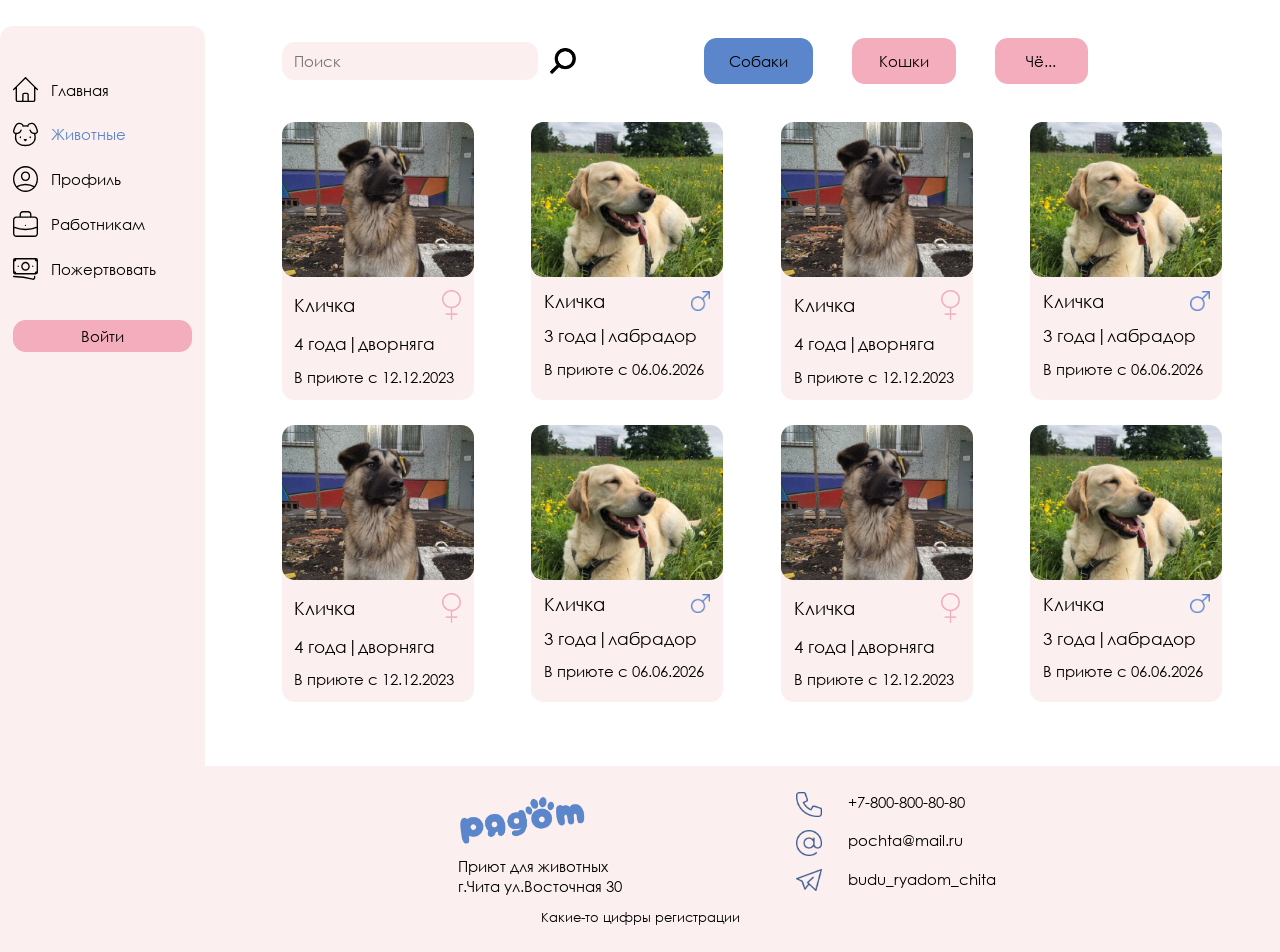
==== commit 14385c76: "слайдер вроде работает но стрелки говно, ещё ховеры сделала" ====
--- a/all_pets.html
+++ b/all_pets.html
@@ -18,7 +18,7 @@
             </div>
             <div class="nav-link">
                 <img src="/src/images/icons/pet.svg" alt="">
-                <a href="./all_pets.html">Животные</a>
+                <a class="page-active" href="./all_pets.html">Животные</a>
             </div>
             <div class="nav-link">
                 <img src="/src/images/icons/user.svg" alt="">
@@ -56,7 +56,7 @@
             </div>
             <div class="nav-link">
                 <img class="nav-icon" src="/src/images/icons/pet.svg" alt="">
-                <a href="./all_pets.html">Животные</a>
+                <a class="page-active" href="./all_pets.html">Животные</a>
             </div>
             <div class="nav-link">
                 <img class="nav-icon" src="/src/images/icons/user.svg" alt="">
--- a/src/styles/pets.css
+++ b/src/styles/pets.css
@@ -39,7 +39,12 @@
     background-color: var(--pink);
     padding: 1vw 3vw 1vw 3vw;
     border-radius: 1vw;
+
     cursor: pointer;
+    transition: transform .2s;
+}
+.filter:hover{
+    transform: scale(1.02);
 }
 .filter.active{
     background-color: var(--light-blue);
@@ -61,7 +66,12 @@
     border-radius: 1vw;
     background-color: var(--beige);
     width: 15vw; 
-    cursor: pointer;    
+    cursor: pointer; 
+    
+    transition: transform .2s;
+}
+.pet-card:hover{
+    transform: scale(1.02);
 }
 .card-content{
     display: flex;
--- a/src/styles/main.css
+++ b/src/styles/main.css
@@ -87,10 +87,19 @@
 .nav-link a{
     text-decoration: none;
     color: black;
+
+    transition: color 0.3s ease;
+}
+.nav-link a:hover{
+    color: var(--light-blue);
+    font-weight: 500;
 }
 .nav-link img{
-    width: 2.5vw;
-    height: 2.5vw;
+    width: 2vw;
+    height: 2vw;
+}
+.page-active{
+    color: var(--light-blue) !important;
 }
 
 /* ОБЩИЕ СТИЛИ КНОПОК */
@@ -109,6 +118,15 @@
     padding-right: 2vw;
     color: black;
     cursor: pointer;
+
+    transition: background-color 0.3s ease;
+    transition: transform .2s;
+}
+
+.my-btn:hover{
+    background-color: var(--light-blue);
+    color: white;
+    transform: scale(1.04);
 }
 .entry-btn{
     text-decoration: none;
@@ -126,6 +144,10 @@
     color: black;
 }
 
+.my-input:focus{
+    outline-color: var(--light-blue);
+}
+
 /* ФУТЕР */
 .footer{
     display: flex;
@@ -424,9 +446,11 @@
     background-color: var(--beige);
 
     flex-direction: column;
+
 }
 .burger-menu.active{
     display: flex;
+    z-index: 1000;
 }
 .burger-header{
     display: flex;
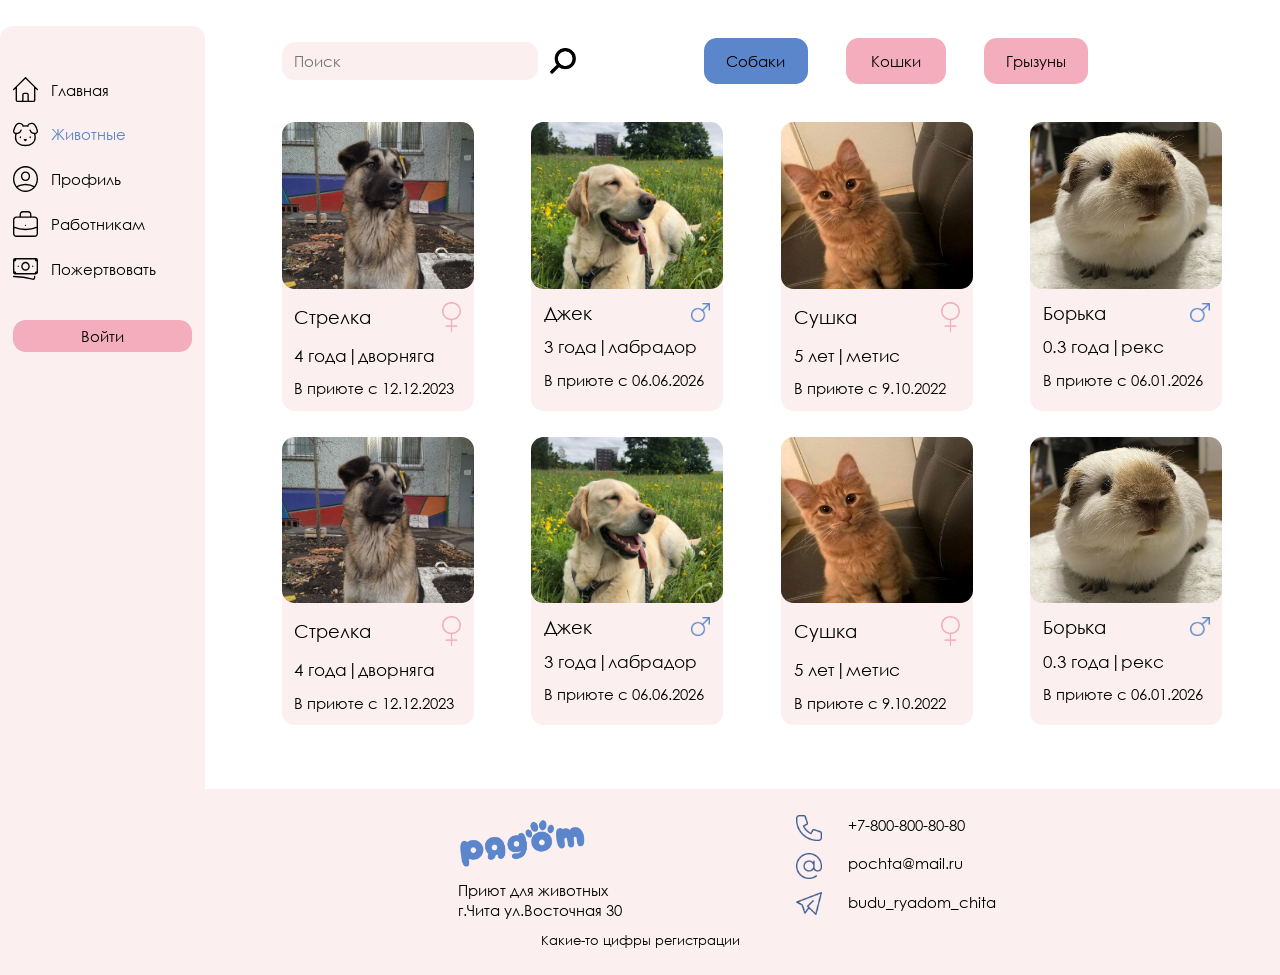
==== commit 06888c32: "предпоследний вариант" ====
--- a/all_pets.html
+++ b/all_pets.html
@@ -68,7 +68,7 @@
             </div>
             <div class="nav-link">
                 <img class="nav-icon" src="/src/images/icons/money.svg" alt="">
-                <a href="#donate">Пожертвовать</a>
+                <a href="./index.html#donate">Пожертвовать</a>
             </div>
         </div>
     </div>
@@ -82,97 +82,97 @@
             <div class="filters">
                 <div class="filter active">Собаки</div>
                 <div class="filter">Кошки</div>
-                <div class="filter">Чё...</div>
+                <div class="filter">Грызуны</div>
             </div>
         </section>
 
         <section class="pets-cards">
-            <div class="pet-card">
+            <div class="pet-card" onclick="window.location.href='./pet_card.html'">
                 <img src="./src/images/photos/card1.png" class="card-img">
                 <div class="card-content">
                     <div class="card-name-gender">
-                        <p>Кличка</p>
+                        <p>Стрелка</p>
                         <img class="gender-icon" src="./src/images/icons/female.png">
                     </div>
                     <div class="card-pet-info">4 года|дворняга</div>
                     <div class="card-date">В приюте с 12.12.2023</div>
                 </div>
             </div>
-            <div class="pet-card">
+            <div class="pet-card" onclick="window.location.href='./pet_card.html'">
                 <img src="./src/images/photos/card2.png" class="card-img">
                 <div class="card-content">
                     <div class="card-name-gender">
-                        <p>Кличка</p>
+                        <p>Джек</p>
                         <img class="gender-icon" src="./src/images/icons/male.png">
                     </div>
                     <div class="card-pet-info">3 года|лабрадор</div>
                     <div class="card-date">В приюте с 06.06.2026</div>
                 </div>
             </div>
-            <div class="pet-card">
+            <div class="pet-card" onclick="window.location.href='./pet_card.html'">
+                <img src="./src/images/photos/кошка1.jpg" class="card-img">
+                <div class="card-content">
+                    <div class="card-name-gender">
+                        <p>Сушка</p>
+                        <img class="gender-icon" src="./src/images/icons/female.png">
+                    </div>
+                    <div class="card-pet-info">5 лет|метис</div>
+                    <div class="card-date">В приюте с 9.10.2022</div>
+                </div>
+            </div>
+            <div class="pet-card" onclick="window.location.href='./pet_card.html'">
+                <img src="./src/images/photos/свин1.jpg" class="card-img">
+                <div class="card-content">
+                    <div class="card-name-gender">
+                        <p>Борька</p>
+                        <img class="gender-icon" src="./src/images/icons/male.png">
+                    </div>
+                    <div class="card-pet-info">0.3 года|рекс</div>
+                    <div class="card-date">В приюте с 06.01.2026</div>
+                </div>
+            </div>
+            <div class="pet-card" onclick="window.location.href='./pet_card.html'">
                 <img src="./src/images/photos/card1.png" class="card-img">
                 <div class="card-content">
                     <div class="card-name-gender">
-                        <p>Кличка</p>
+                        <p>Стрелка</p>
                         <img class="gender-icon" src="./src/images/icons/female.png">
                     </div>
                     <div class="card-pet-info">4 года|дворняга</div>
                     <div class="card-date">В приюте с 12.12.2023</div>
                 </div>
             </div>
-            <div class="pet-card">
+            <div class="pet-card" onclick="window.location.href='./pet_card.html'">
                 <img src="./src/images/photos/card2.png" class="card-img">
                 <div class="card-content">
                     <div class="card-name-gender">
-                        <p>Кличка</p>
+                        <p>Джек</p>
                         <img class="gender-icon" src="./src/images/icons/male.png">
                     </div>
                     <div class="card-pet-info">3 года|лабрадор</div>
                     <div class="card-date">В приюте с 06.06.2026</div>
                 </div>
             </div>
-            <div class="pet-card">
-                <img src="./src/images/photos/card1.png" class="card-img">
-                <div class="card-content">
-                    <div class="card-name-gender">
-                        <p>Кличка</p>
-                        <img class="gender-icon" src="./src/images/icons/female.png">
-                    </div>
-                    <div class="card-pet-info">4 года|дворняга</div>
-                    <div class="card-date">В приюте с 12.12.2023</div>
-                </div>
-            </div>
-            <div class="pet-card">
-                <img src="./src/images/photos/card2.png" class="card-img">
-                <div class="card-content">
-                    <div class="card-name-gender">
-                        <p>Кличка</p>
-                        <img class="gender-icon" src="./src/images/icons/male.png">
-                    </div>
-                    <div class="card-pet-info">3 года|лабрадор</div>
-                    <div class="card-date">В приюте с 06.06.2026</div>
-                </div>
-            </div>
-            <div class="pet-card">
-                <img src="./src/images/photos/card1.png" class="card-img">
-                <div class="card-content">
-                    <div class="card-name-gender">
-                        <p>Кличка</p>
-                        <img class="gender-icon" src="./src/images/icons/female.png">
-                    </div>
-                    <div class="card-pet-info">4 года|дворняга</div>
-                    <div class="card-date">В приюте с 12.12.2023</div>
-                </div>
-            </div>
-            <div class="pet-card">
-                <img src="./src/images/photos/card2.png" class="card-img">
-                <div class="card-content">
-                    <div class="card-name-gender">
-                        <p>Кличка</p>
-                        <img class="gender-icon" src="./src/images/icons/male.png">
-                    </div>
-                    <div class="card-pet-info">3 года|лабрадор</div>
-                    <div class="card-date">В приюте с 06.06.2026</div>
+            <div class="pet-card" onclick="window.location.href='./pet_card.html'">
+                <img src="./src/images/photos/кошка1.jpg" class="card-img">
+                <div class="card-content">
+                    <div class="card-name-gender">
+                        <p>Сушка</p>
+                        <img class="gender-icon" src="./src/images/icons/female.png">
+                    </div>
+                    <div class="card-pet-info">5 лет|метис</div>
+                    <div class="card-date">В приюте с 9.10.2022</div>
+                </div>
+            </div>
+            <div class="pet-card" onclick="window.location.href='./pet_card.html'">
+                <img src="./src/images/photos/свин1.jpg" class="card-img">
+                <div class="card-content">
+                    <div class="card-name-gender">
+                        <p>Борька</p>
+                        <img class="gender-icon" src="./src/images/icons/male.png">
+                    </div>
+                    <div class="card-pet-info">0.3 года|рекс</div>
+                    <div class="card-date">В приюте с 06.01.2026</div>
                 </div>
             </div>
 
--- a/src/styles/pets.css
+++ b/src/styles/pets.css
@@ -82,6 +82,7 @@
 }
 .card-img{
     width: 15vw;
+    height: 13vw;
     border-radius: 1vw;
 }
 .card-name-gender{
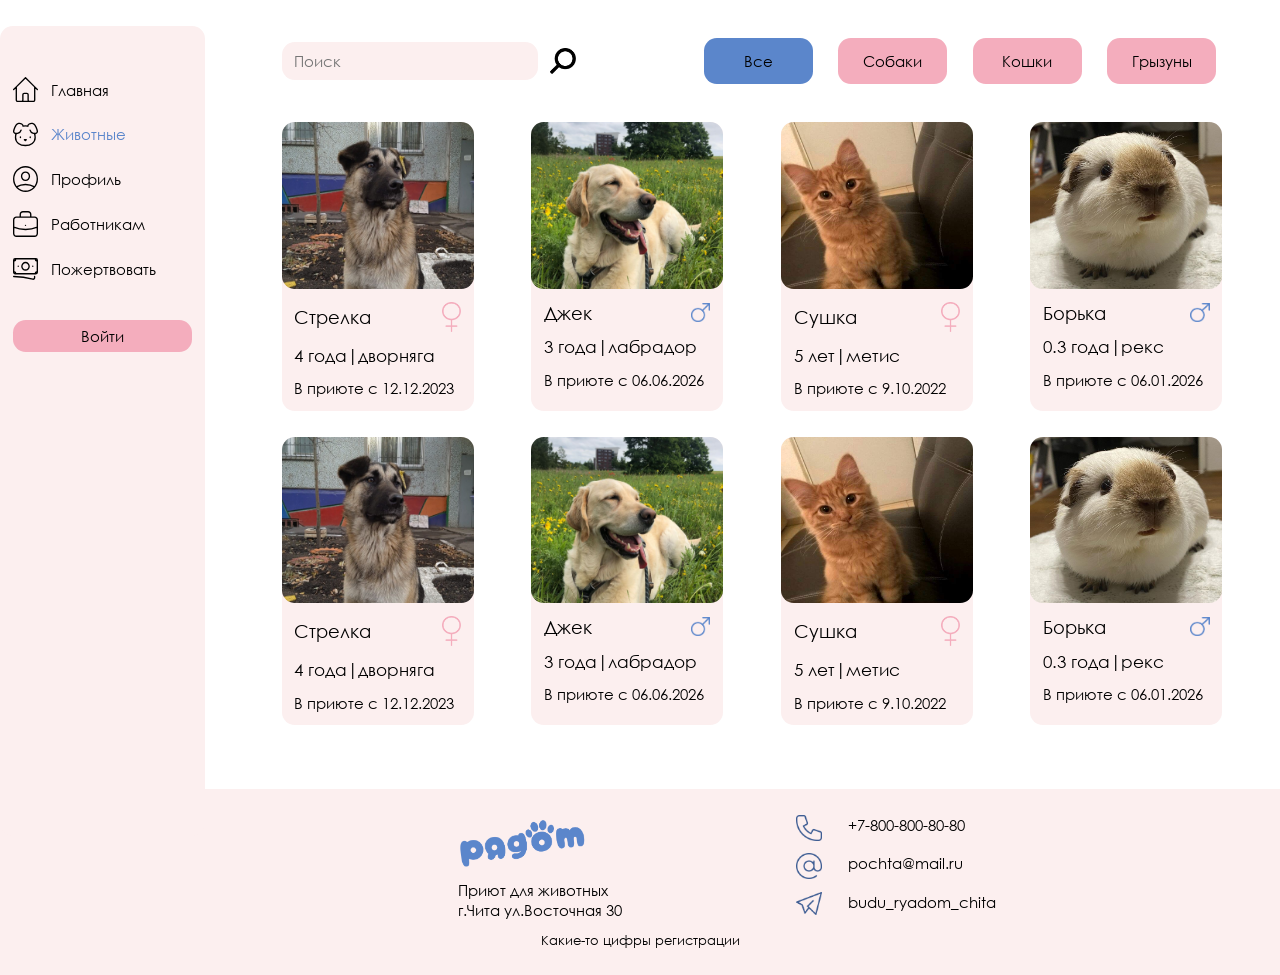
==== commit 1aeed7d1: "version1" ====
--- a/all_pets.html
+++ b/all_pets.html
@@ -80,14 +80,15 @@
                 <img class="search-btn" src="./src/images/icons/search.png">
             </div>
             <div class="filters">
-                <div class="filter active">Собаки</div>
+                <div class="filter active">Все</div>
+                <div class="filter">Собаки</div>
                 <div class="filter">Кошки</div>
                 <div class="filter">Грызуны</div>
             </div>
         </section>
 
         <section class="pets-cards">
-            <div class="pet-card" onclick="window.location.href='./pet_card.html'">
+            <div class="pet-card dog" onclick="window.location.href='./pet_card.html'">
                 <img src="./src/images/photos/card1.png" class="card-img">
                 <div class="card-content">
                     <div class="card-name-gender">
@@ -98,7 +99,7 @@
                     <div class="card-date">В приюте с 12.12.2023</div>
                 </div>
             </div>
-            <div class="pet-card" onclick="window.location.href='./pet_card.html'">
+            <div class="pet-card dog" onclick="window.location.href='./pet_card.html'">
                 <img src="./src/images/photos/card2.png" class="card-img">
                 <div class="card-content">
                     <div class="card-name-gender">
@@ -109,7 +110,7 @@
                     <div class="card-date">В приюте с 06.06.2026</div>
                 </div>
             </div>
-            <div class="pet-card" onclick="window.location.href='./pet_card.html'">
+            <div class="pet-card cat" onclick="window.location.href='./pet_card.html'">
                 <img src="./src/images/photos/кошка1.jpg" class="card-img">
                 <div class="card-content">
                     <div class="card-name-gender">
@@ -120,7 +121,7 @@
                     <div class="card-date">В приюте с 9.10.2022</div>
                 </div>
             </div>
-            <div class="pet-card" onclick="window.location.href='./pet_card.html'">
+            <div class="pet-card rodent" onclick="window.location.href='./pet_card.html'">
                 <img src="./src/images/photos/свин1.jpg" class="card-img">
                 <div class="card-content">
                     <div class="card-name-gender">
@@ -131,7 +132,7 @@
                     <div class="card-date">В приюте с 06.01.2026</div>
                 </div>
             </div>
-            <div class="pet-card" onclick="window.location.href='./pet_card.html'">
+            <div class="pet-card dog" onclick="window.location.href='./pet_card.html'">
                 <img src="./src/images/photos/card1.png" class="card-img">
                 <div class="card-content">
                     <div class="card-name-gender">
@@ -142,7 +143,7 @@
                     <div class="card-date">В приюте с 12.12.2023</div>
                 </div>
             </div>
-            <div class="pet-card" onclick="window.location.href='./pet_card.html'">
+            <div class="pet-card dog" onclick="window.location.href='./pet_card.html'">
                 <img src="./src/images/photos/card2.png" class="card-img">
                 <div class="card-content">
                     <div class="card-name-gender">
@@ -153,7 +154,7 @@
                     <div class="card-date">В приюте с 06.06.2026</div>
                 </div>
             </div>
-            <div class="pet-card" onclick="window.location.href='./pet_card.html'">
+            <div class="pet-card cat" onclick="window.location.href='./pet_card.html'">
                 <img src="./src/images/photos/кошка1.jpg" class="card-img">
                 <div class="card-content">
                     <div class="card-name-gender">
@@ -164,7 +165,7 @@
                     <div class="card-date">В приюте с 9.10.2022</div>
                 </div>
             </div>
-            <div class="pet-card" onclick="window.location.href='./pet_card.html'">
+            <div class="pet-card rodent" onclick="window.location.href='./pet_card.html'">
                 <img src="./src/images/photos/свин1.jpg" class="card-img">
                 <div class="card-content">
                     <div class="card-name-gender">
--- a/src/styles/pets.css
+++ b/src/styles/pets.css
@@ -25,9 +25,9 @@
 
 .filters{
     display: flex;
-    width: 30vw;
+    width: 40vw;
     justify-content: space-between;
-    gap: 3vw;
+    gap: 2vw;
 }
 .filter{
     display: flex;
@@ -35,6 +35,7 @@
     align-items: center;
     font-size: 0.6rem;
     min-width: 6vw;
+    width: 40vw;
     max-width: 40vw;
     background-color: var(--pink);
     padding: 1vw 3vw 1vw 3vw;
@@ -169,8 +170,8 @@
     }
     .card-img{
         width: 35vw;
-        border-radius: 3vw;
-
+        height: 100% !important;
+        border-radius: 3vw;
     }
     .card-content{
         padding: 2vw;
@@ -262,6 +263,7 @@
     }
     .card-img{
         width: 40vw;
+        height: 35vw !important;
         border-radius: 1vw;
     }
     .card-name-gender{
